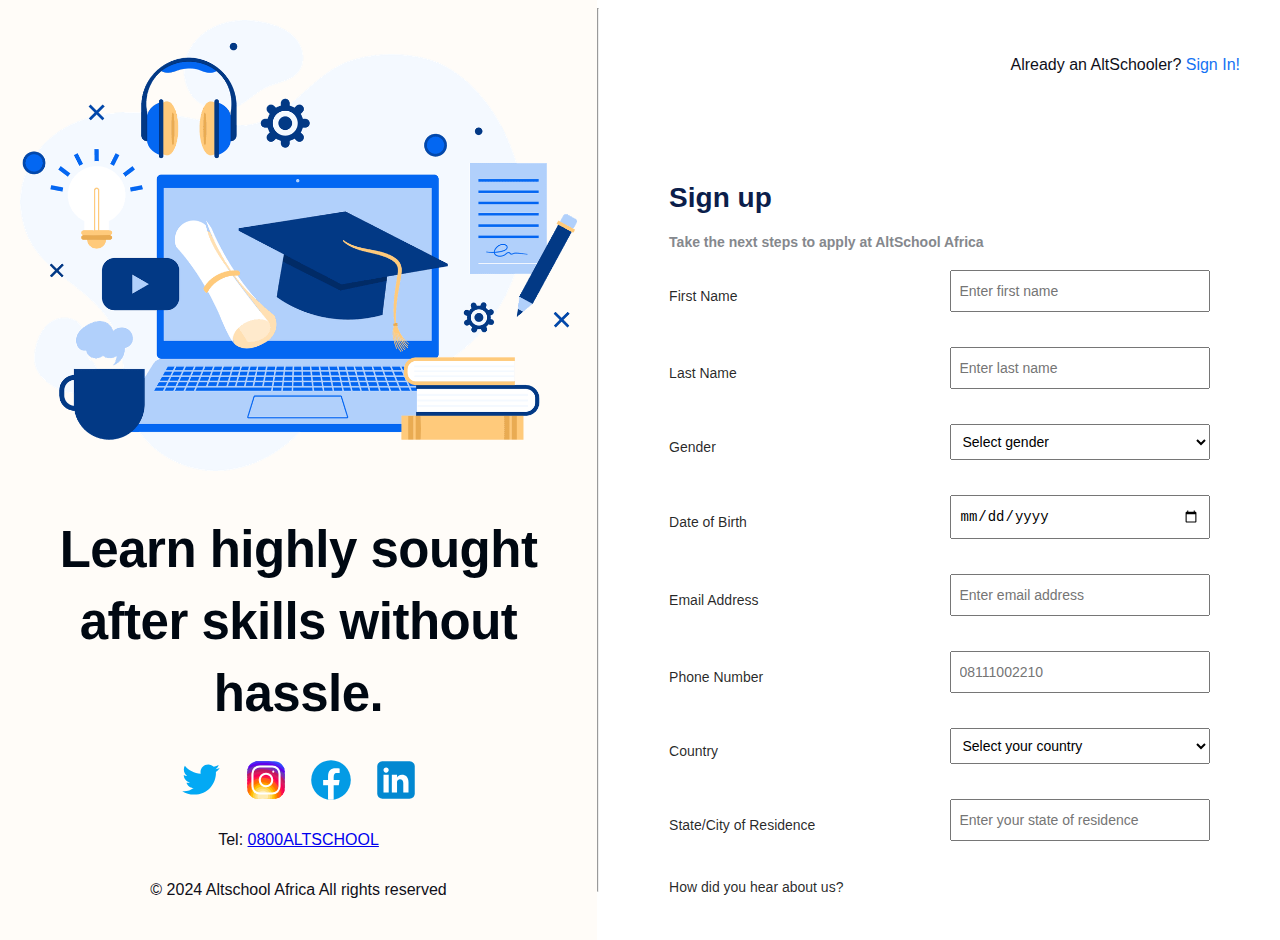
==== form.html @ 98cb9ce1 "My Assignment" ====
<!DOCTYPE html>
<html lang="en">
<head>
    <meta charset="UTF-8">
    <meta name="viewport" content="width=device-width, initial-scale=1.0">
    <title>Alt School Application Form</title>
    <link rel="stylesheet" href="style.css">
</head>
<body>
    <!-- <header> 
   !--     <nav>
            <ul>
              <li><a href="index.html">Home</a></li>
              <li><a href="form.html">Register</a></li>
            </ul>
          </nav> 
          
          
          
    </header> -->

    <main>
        <section id="image-side">
            <article>
                <img src="./Media/Images/image1.png" alt=""  width="400px">

                <h2>Learn highly sought
                    after skills without
                    hassle.</h2>
<footer>
            <section class="social-icons"> 
                <svg xmlns="http://www.w3.org/2000/svg" x="0px" y="0px" width="50" height="50" viewBox="0 0 48 48">
                <path fill="#03A9F4" d="M42,12.429c-1.323,0.586-2.746,0.977-4.247,1.162c1.526-0.906,2.7-2.351,3.251-4.058c-1.428,0.837-3.01,1.452-4.693,1.776C34.967,9.884,33.05,9,30.926,9c-4.08,0-7.387,3.278-7.387,7.32c0,0.572,0.067,1.129,0.193,1.67c-6.138-0.308-11.582-3.226-15.224-7.654c-0.64,1.082-1,2.349-1,3.686c0,2.541,1.301,4.778,3.285,6.096c-1.211-0.037-2.351-0.374-3.349-0.914c0,0.022,0,0.055,0,0.086c0,3.551,2.547,6.508,5.923,7.181c-0.617,0.169-1.269,0.263-1.941,0.263c-0.477,0-0.942-0.054-1.392-0.135c0.94,2.902,3.667,5.023,6.898,5.086c-2.528,1.96-5.712,3.134-9.174,3.134c-0.598,0-1.183-0.034-1.761-0.104C9.268,36.786,13.152,38,17.321,38c13.585,0,21.017-11.156,21.017-20.834c0-0.317-0.01-0.633-0.025-0.945C39.763,15.197,41.013,13.905,42,12.429"></path>
                </svg>
            <svg xmlns="http://www.w3.org/2000/svg" x="0px" y="0px" width="50" height="50" viewBox="0 0 48 48">
                <path fill="#304ffe" d="M41.67,13.48c-0.4,0.26-0.97,0.5-1.21,0.77c-0.09,0.09-0.14,0.19-0.12,0.29v1.03l-0.3,1.01l-0.3,1l-0.33,1.1 l-0.68,2.25l-0.66,2.22l-0.5,1.67c0,0.26-0.01,0.52-0.03,0.77c-0.07,0.96-0.27,1.88-0.59,2.74c-0.19,0.53-0.42,1.04-0.7,1.52 c-0.1,0.19-0.22,0.38-0.34,0.56c-0.4,0.63-0.88,1.21-1.41,1.72c-0.41,0.41-0.86,0.79-1.35,1.11c0,0,0,0-0.01,0 c-0.08,0.07-0.17,0.13-0.27,0.18c-0.31,0.21-0.64,0.39-0.98,0.55c-0.23,0.12-0.46,0.22-0.7,0.31c-0.05,0.03-0.11,0.05-0.16,0.07 c-0.57,0.27-1.23,0.45-1.89,0.54c-0.04,0.01-0.07,0.01-0.11,0.02c-0.4,0.07-0.79,0.13-1.19,0.16c-0.18,0.02-0.37,0.03-0.55,0.03 l-0.71-0.04l-3.42-0.18c0-0.01-0.01,0-0.01,0l-1.72-0.09c-0.13,0-0.27,0-0.4-0.01c-0.54-0.02-1.06-0.08-1.58-0.19 c-0.01,0-0.01,0-0.01,0c-0.95-0.18-1.86-0.5-2.71-0.93c-0.47-0.24-0.93-0.51-1.36-0.82c-0.18-0.13-0.35-0.27-0.52-0.42 c-0.48-0.4-0.91-0.83-1.31-1.27c-0.06-0.06-0.11-0.12-0.16-0.18c-0.06-0.06-0.12-0.13-0.17-0.19c-0.38-0.48-0.7-0.97-0.96-1.49 c-0.24-0.46-0.43-0.95-0.58-1.49c-0.06-0.19-0.11-0.37-0.15-0.57c-0.01-0.01-0.02-0.03-0.02-0.05c-0.1-0.41-0.19-0.84-0.24-1.27 c-0.06-0.33-0.09-0.66-0.09-1c-0.02-0.13-0.02-0.27-0.02-0.4l1.91-2.95l1.87-2.88l0.85-1.31l0.77-1.18l0.26-0.41v-1.03 c0.02-0.23,0.03-0.47,0.02-0.69c-0.01-0.7-0.15-1.38-0.38-2.03c-0.22-0.69-0.53-1.34-0.85-1.94c-0.38-0.69-0.78-1.31-1.11-1.87 C14,7.4,13.66,6.73,13.75,6.26C14.47,6.09,15.23,6,16,6h16c4.18,0,7.78,2.6,9.27,6.26C41.43,12.65,41.57,13.06,41.67,13.48z"></path><path fill="#4928f4" d="M42,16v0.27l-1.38,0.8l-0.88,0.51l-0.97,0.56l-1.94,1.13l-1.9,1.1l-1.94,1.12l-0.77,0.45 c0,0.48-0.12,0.92-0.34,1.32c-0.31,0.58-0.83,1.06-1.49,1.47c-0.67,0.41-1.49,0.74-2.41,0.98c0,0,0-0.01-0.01,0 c-3.56,0.92-8.42,0.5-10.78-1.26c-0.66-0.49-1.12-1.09-1.32-1.78c-0.06-0.23-0.09-0.48-0.09-0.73v-7.19 c0.01-0.15-0.09-0.3-0.27-0.45c-0.54-0.43-1.81-0.84-3.23-1.25c-1.11-0.31-2.3-0.62-3.3-0.92c-0.79-0.24-1.46-0.48-1.86-0.71 c0.18-0.35,0.39-0.7,0.61-1.03c1.4-2.05,3.54-3.56,6.02-4.13C14.47,6.09,15.23,6,16,6h10.8c5.37,0.94,10.32,3.13,14.47,6.26 c0.16,0.39,0.3,0.8,0.4,1.22c0.18,0.66,0.29,1.34,0.32,2.05C42,15.68,42,15.84,42,16z"></path><path fill="#6200ea" d="M42,16v4.41l-0.22,0.68l-0.75,2.33l-0.78,2.4l-0.41,1.28l-0.38,1.19l-0.37,1.13l-0.36,1.12l-0.19,0.59 l-0.25,0.78c0,0.76-0.02,1.43-0.07,2c-0.01,0.06-0.02,0.12-0.02,0.18c-0.06,0.53-0.14,0.98-0.27,1.36 c-0.01,0.06-0.03,0.12-0.05,0.17c-0.26,0.72-0.65,1.18-1.23,1.48c-0.14,0.08-0.3,0.14-0.47,0.2c-0.53,0.18-1.2,0.27-2.02,0.32 c-0.6,0.04-1.29,0.05-2.07,0.05H31.4l-1.19-0.05L30,37.61l-2.17-0.09l-2.2-0.09l-7.25-0.3l-1.88-0.08h-0.26 c-0.78-0.01-1.45-0.06-2.03-0.14c-0.84-0.13-1.49-0.35-1.98-0.68c-0.7-0.45-1.11-1.11-1.35-2.03c-0.06-0.22-0.11-0.45-0.14-0.7 c-0.1-0.58-0.15-1.25-0.18-2c0-0.15,0-0.3-0.01-0.46c-0.01-0.01,0-0.01,0-0.01v-0.58c-0.01-0.29-0.01-0.59-0.01-0.9l0.05-1.61 l0.03-1.15l0.04-1.34v-0.19l0.07-2.46l0.07-2.46l0.07-2.31l0.06-2.27l0.02-0.6c0-0.31-1.05-0.49-2.22-0.64 c-0.93-0.12-1.95-0.23-2.56-0.37c0.05-0.23,0.1-0.46,0.16-0.68c0.18-0.72,0.45-1.4,0.79-2.05c0.18-0.35,0.39-0.7,0.61-1.03 c2.16-0.95,4.41-1.69,6.76-2.17c2.06-0.43,4.21-0.66,6.43-0.66c7.36,0,14.16,2.49,19.54,6.69c0.52,0.4,1.03,0.83,1.53,1.28 C42,15.68,42,15.84,42,16z"></path><path fill="#673ab7" d="M42,18.37v4.54l-0.55,1.06l-1.05,2.05l-0.56,1.08l-0.51,0.99l-0.22,0.43c0,0.31,0,0.61-0.02,0.9 c0,0.43-0.02,0.84-0.05,1.22c-0.04,0.45-0.1,0.86-0.16,1.24c-0.15,0.79-0.36,1.47-0.66,2.03c-0.04,0.07-0.08,0.14-0.12,0.2 c-0.11,0.18-0.24,0.35-0.38,0.51c-0.18,0.22-0.38,0.41-0.61,0.57c-0.34,0.26-0.74,0.47-1.2,0.63c-0.57,0.21-1.23,0.35-2.01,0.43 c-0.51,0.05-1.07,0.08-1.68,0.08l-0.42,0.02l-2.08,0.12h-0.01L27.5,36.6l-2.25,0.13l-3.1,0.18l-3.77,0.22l-0.55,0.03 c-0.51,0-0.99-0.03-1.45-0.09c-0.05-0.01-0.09-0.02-0.14-0.02c-0.68-0.11-1.3-0.29-1.86-0.54c-0.68-0.3-1.27-0.7-1.77-1.18 c-0.44-0.43-0.82-0.92-1.13-1.47c-0.07-0.13-0.14-0.25-0.2-0.39c-0.3-0.59-0.54-1.25-0.72-1.97c-0.03-0.12-0.06-0.25-0.08-0.38 c-0.06-0.23-0.11-0.47-0.14-0.72c-0.11-0.64-0.17-1.32-0.2-2.03v-0.01c-0.01-0.29-0.02-0.57-0.02-0.87l-0.49-1.17l-0.07-0.18 L9.5,25.99L8.75,24.2l-0.12-0.29l-0.72-1.73l-0.8-1.93c0,0,0,0-0.01,0L6.29,18.3L6,17.59V16c0-0.63,0.06-1.25,0.17-1.85 c0.05-0.23,0.1-0.46,0.16-0.68c0.85-0.49,1.74-0.94,2.65-1.34c2.08-0.93,4.31-1.62,6.62-2.04c1.72-0.31,3.51-0.48,5.32-0.48 c7.31,0,13.94,2.65,19.12,6.97c0.2,0.16,0.39,0.32,0.58,0.49C41.09,17.48,41.55,17.91,42,18.37z"></path><path fill="#8e24aa" d="M42,21.35v5.14l-0.57,1.19l-1.08,2.25l-0.01,0.03c0,0.43-0.02,0.82-0.05,1.17c-0.1,1.15-0.38,1.88-0.84,2.33 c-0.33,0.34-0.74,0.53-1.25,0.63c-0.03,0.01-0.07,0.01-0.1,0.02c-0.16,0.03-0.33,0.05-0.51,0.05c-0.62,0.06-1.35,0.02-2.19-0.04 c-0.09,0-0.19-0.01-0.29-0.02c-0.61-0.04-1.26-0.08-1.98-0.11c-0.39-0.01-0.8-0.02-1.22-0.02h-0.02l-1.01,0.08h-0.01l-2.27,0.16 l-2.59,0.2l-0.38,0.03l-3.03,0.22l-1.57,0.12l-1.55,0.11c-0.27,0-0.53,0-0.79-0.01c0,0-0.01-0.01-0.01,0 c-1.13-0.02-2.14-0.09-3.04-0.26c-0.83-0.14-1.56-0.36-2.18-0.69c-0.64-0.31-1.17-0.75-1.6-1.31c-0.41-0.55-0.71-1.24-0.9-2.07 c0-0.01,0-0.01,0-0.01c-0.14-0.67-0.22-1.45-0.22-2.33l-0.15-0.27L9.7,26.35l-0.13-0.22L9.5,25.99l-0.93-1.65l-0.46-0.83 l-0.58-1.03l-1-1.79L6,19.75v-3.68c0.88-0.58,1.79-1.09,2.73-1.55c1.14-0.58,2.32-1.07,3.55-1.47c1.34-0.44,2.74-0.79,4.17-1.02 c1.45-0.24,2.94-0.36,4.47-0.36c6.8,0,13.04,2.43,17.85,6.47c0.22,0.17,0.43,0.36,0.64,0.54c0.84,0.75,1.64,1.56,2.37,2.41 C41.86,21.18,41.94,21.26,42,21.35z"></path><path fill="#c2185b" d="M42,24.71v7.23c-0.24-0.14-0.57-0.31-0.98-0.49c-0.22-0.11-0.47-0.22-0.73-0.32 c-0.38-0.17-0.79-0.33-1.25-0.49c-0.1-0.04-0.2-0.07-0.31-0.1c-0.18-0.07-0.37-0.13-0.56-0.19c-0.59-0.18-1.24-0.35-1.92-0.5 c-0.26-0.05-0.53-0.1-0.8-0.14c-0.87-0.15-1.8-0.24-2.77-0.25c-0.08-0.01-0.17-0.01-0.25-0.01l-2.57,0.02l-3.5,0.02h-0.01 l-7.49,0.06c-2.38,0-3.84,0.57-4.72,0.8c0,0-0.01,0-0.01,0.01c-0.93,0.24-1.22,0.09-1.3-1.54c-0.02-0.45-0.03-1.03-0.03-1.74 l-0.56-0.43l-0.98-0.74l-0.6-0.46l-0.12-0.09L8.88,24.1l-0.25-0.19l-0.52-0.4l-0.96-0.72L6,21.91v-3.4 c0.1-0.08,0.19-0.15,0.29-0.21c1.45-1,3-1.85,4.64-2.54c1.46-0.62,3-1.11,4.58-1.46c0.43-0.09,0.87-0.18,1.32-0.24 c1.33-0.23,2.7-0.34,4.09-0.34c6.01,0,11.53,2.09,15.91,5.55c0.66,0.52,1.3,1.07,1.9,1.66c0.82,0.78,1.59,1.61,2.3,2.49 c0.14,0.18,0.28,0.36,0.42,0.55C41.64,24.21,41.82,24.46,42,24.71z"></path><path fill="#d81b60" d="M42,28.72V32c0,0.65-0.06,1.29-0.18,1.91c-0.18,0.92-0.49,1.8-0.91,2.62c-0.22,0.05-0.47,0.05-0.75,0.01 c-0.63-0.11-1.37-0.44-2.17-0.87c-0.04-0.01-0.08-0.03-0.11-0.05c-0.25-0.13-0.51-0.27-0.77-0.43c-0.53-0.29-1.09-0.61-1.65-0.91 c-0.12-0.06-0.24-0.12-0.35-0.18c-0.64-0.33-1.3-0.63-1.96-0.86c0,0,0,0-0.01,0c-0.14-0.05-0.29-0.1-0.44-0.14 c-0.57-0.16-1.15-0.26-1.71-0.26l-1.1-0.32l-4.87-1.41c0,0,0,0-0.01,0l-2.99-0.87h-0.01l-1.3-0.38c-3.76,0-6.07,1.6-7.19,0.99 c-0.44-0.23-0.7-0.81-0.79-1.95c-0.03-0.32-0.04-0.68-0.04-1.1l-1.17-0.57l-0.05-0.02h-0.01l-0.84-0.42L9.7,26.35l-0.07-0.03 l-0.17-0.09L7.5,25.28L6,24.55v-3.43c0.17-0.15,0.35-0.29,0.53-0.43c0.19-0.15,0.38-0.29,0.57-0.44c0.01,0,0.01,0,0.01,0 c1.18-0.85,2.43-1.6,3.76-2.22c1.55-0.74,3.2-1.31,4.91-1.68c0.25-0.06,0.51-0.12,0.77-0.16c1.42-0.27,2.88-0.41,4.37-0.41 c5.27,0,10.11,1.71,14.01,4.59c1.13,0.84,2.18,1.77,3.14,2.78c0.79,0.83,1.52,1.73,2.18,2.67c0.05,0.07,0.1,0.14,0.15,0.2 c0.37,0.54,0.71,1.09,1.03,1.66C41.64,28.02,41.82,28.37,42,28.72z"></path><path fill="#f50057" d="M41.82,33.91c-0.18,0.92-0.49,1.8-0.91,2.62c-0.19,0.37-0.4,0.72-0.63,1.06c-0.14,0.21-0.29,0.41-0.44,0.6 c-0.36-0.14-0.89-0.34-1.54-0.56c0,0,0,0,0-0.01c-0.49-0.17-1.05-0.35-1.65-0.52c-0.17-0.05-0.34-0.1-0.52-0.15 c-0.71-0.19-1.45-0.36-2.17-0.46c-0.6-0.1-1.19-0.16-1.74-0.16l-0.46-0.13h-0.01l-2.42-0.7l-1.49-0.43l-1.66-0.48h-0.01l-0.54-0.15 l-6.53-1.88l-1.88-0.54l-1.4-0.33l-2.28-0.54l-0.28-0.07c0,0,0,0-0.01,0l-2.29-0.53c0-0.01,0-0.01,0-0.01l-0.41-0.09l-0.21-0.05 l-1.67-0.39l-0.19-0.05l-1.42-1.17L6,27.9v-4.08c0.37-0.36,0.75-0.7,1.15-1.03c0.12-0.11,0.25-0.21,0.38-0.31 c0.12-0.1,0.25-0.2,0.38-0.3c0.91-0.69,1.87-1.31,2.89-1.84c1.3-0.7,2.68-1.26,4.13-1.66c0.28-0.09,0.56-0.17,0.85-0.23 c1.64-0.41,3.36-0.62,5.14-0.62c4.47,0,8.63,1.35,12.07,3.66c1.71,1.15,3.25,2.53,4.55,4.1c0.66,0.79,1.26,1.62,1.79,2.5 c0.05,0.07,0.09,0.13,0.13,0.2c0.32,0.53,0.62,1.08,0.89,1.64c0.25,0.5,0.47,1,0.67,1.52C41.34,32.25,41.6,33.07,41.82,33.91z"></path><path fill="#ff1744" d="M40.28,37.59c-0.14,0.21-0.29,0.41-0.44,0.6c-0.44,0.55-0.92,1.05-1.46,1.49c-0.47,0.39-0.97,0.74-1.5,1.04 c-0.2-0.05-0.4-0.11-0.61-0.19c-0.66-0.23-1.35-0.61-1.99-1.01c-0.96-0.61-1.79-1.27-2.16-1.57c-0.14-0.12-0.21-0.18-0.21-0.18 l-1.7-0.15L30,37.6l-2.2-0.19l-2.28-0.2l-3.37-0.3l-5.34-0.47l-0.02-0.01l-1.88-0.91l-1.9-0.92l-1.53-0.74l-0.33-0.16l-0.41-0.2 l-1.42-0.69L7.43,31.9l-0.59-0.29L6,31.35v-4.47c0.47-0.56,0.97-1.09,1.5-1.6c0.34-0.32,0.7-0.64,1.07-0.94 c0.06-0.05,0.12-0.1,0.18-0.14c0.04-0.05,0.09-0.08,0.13-0.1c0.59-0.48,1.21-0.91,1.85-1.3c0.74-0.47,1.52-0.89,2.33-1.24 c0.87-0.39,1.78-0.72,2.72-0.97c1.63-0.46,3.36-0.7,5.14-0.7c4.08,0,7.85,1.24,10.96,3.37c1.99,1.36,3.71,3.08,5.07,5.07 c0.45,0.64,0.85,1.32,1.22,2.02c0.13,0.26,0.26,0.52,0.37,0.78c0.12,0.25,0.23,0.5,0.34,0.75c0.21,0.52,0.4,1.04,0.57,1.58 c0.32,1,0.56,2.02,0.71,3.08C40.21,36.89,40.25,37.24,40.28,37.59z"></path><path fill="#ff5722" d="M38.39,39.42c0,0.08,0,0.17-0.01,0.26c-0.47,0.39-0.97,0.74-1.5,1.04c-0.22,0.12-0.44,0.24-0.67,0.34 c-0.23,0.11-0.46,0.21-0.7,0.3c-0.34-0.18-0.8-0.4-1.29-0.61c-0.69-0.31-1.44-0.59-2.02-0.68c-0.14-0.03-0.27-0.04-0.39-0.04 l-1.64-0.21h-0.02l-2.04-0.27l-2.06-0.27l-0.96-0.12l-7.56-0.98c-0.49,0-1.01-0.03-1.55-0.1c-0.66-0.06-1.35-0.16-2.04-0.3 c-0.68-0.12-1.37-0.28-2.03-0.45c-0.69-0.16-1.37-0.35-2-0.53c-0.73-0.22-1.41-0.43-1.98-0.62c-0.47-0.15-0.87-0.29-1.18-0.4 c-0.18-0.43-0.33-0.88-0.44-1.34C6.1,33.66,6,32.84,6,32v-1.67c0.32-0.53,0.67-1.05,1.06-1.54c0.71-0.94,1.52-1.8,2.4-2.56 c0.03-0.04,0.07-0.07,0.1-0.09l0.01-0.01c0.31-0.28,0.63-0.53,0.97-0.77c0.04-0.04,0.08-0.07,0.12-0.1 c0.16-0.12,0.33-0.24,0.51-0.35c1.43-0.97,3.01-1.73,4.7-2.24c1.6-0.48,3.29-0.73,5.05-0.73c3.49,0,6.75,1.03,9.47,2.79 c2.01,1.29,3.74,2.99,5.06,4.98c0.16,0.23,0.31,0.46,0.46,0.7c0.69,1.17,1.26,2.43,1.68,3.75c0.05,0.15,0.09,0.3,0.13,0.46 c0.08,0.27,0.15,0.55,0.21,0.83c0.02,0.07,0.04,0.14,0.06,0.22c0.14,0.63,0.24,1.29,0.31,1.95c0,0.01,0,0.01,0,0.01 C38.36,38.22,38.39,38.82,38.39,39.42z"></path><path fill="#ff6f00" d="M36.33,39.42c0,0.35-0.02,0.73-0.06,1.11c-0.02,0.18-0.04,0.36-0.06,0.53c-0.23,0.11-0.46,0.21-0.7,0.3 c-0.45,0.17-0.91,0.31-1.38,0.41c-0.32,0.07-0.65,0.13-0.98,0.16h-0.01c-0.31-0.19-0.67-0.42-1.04-0.68 c-0.67-0.47-1.37-1-1.93-1.43c-0.01-0.01-0.01-0.01-0.02-0.02c-0.59-0.45-1.01-0.79-1.01-0.79l-1.06,0.04l-2.04,0.07l-0.95,0.04 l-3.82,0.14l-3.23,0.12c-0.21,0.01-0.46,0.01-0.77,0h-0.01c-0.42-0.01-0.92-0.04-1.47-0.09c-0.64-0.05-1.34-0.11-2.05-0.18 c-0.69-0.08-1.39-0.16-2.06-0.24c-0.74-0.08-1.44-0.17-2.04-0.25c-0.47-0.06-0.88-0.11-1.21-0.15c-0.28-0.32-0.53-0.65-0.77-1.01 c-0.36-0.54-0.67-1.11-0.91-1.72c-0.18-0.43-0.33-0.88-0.44-1.34c0.29-0.89,0.67-1.73,1.12-2.54c0.36-0.66,0.78-1.29,1.24-1.89 c0.45-0.59,0.94-1.14,1.47-1.64v-0.01c0.15-0.15,0.3-0.29,0.45-0.42c0.28-0.26,0.57-0.5,0.87-0.73h0.01 c0.01-0.02,0.02-0.02,0.03-0.03c0.24-0.19,0.49-0.36,0.74-0.53c1.48-1.01,3.15-1.76,4.95-2.2c1.19-0.29,2.44-0.45,3.73-0.45 c2.54,0,4.94,0.61,7.05,1.71h0.01c1.81,0.93,3.41,2.21,4.7,3.75c0.71,0.82,1.32,1.72,1.82,2.67c0.35,0.64,0.65,1.31,0.9,1.99 c0.02,0.06,0.04,0.11,0.06,0.16c0.17,0.5,0.32,1.02,0.45,1.54c0.09,0.37,0.16,0.75,0.22,1.13c0.02,0.12,0.04,0.23,0.05,0.35 C36.28,37.99,36.33,38.7,36.33,39.42z"></path><path fill="#ff9800" d="M34.28,39.42v0.1c0,0.34-0.03,0.77-0.06,1.23c-0.03,0.34-0.06,0.69-0.09,1.02c-0.32,0.07-0.65,0.13-0.98,0.16 h-0.01C32.76,41.98,32.39,42,32,42h-1.75l-0.38-0.11l-1.97-0.6l-2-0.6l-4.63-1.39l-2-0.6c0,0-0.83,0.33-2,0.72h-0.01 c-0.45,0.15-0.94,0.31-1.46,0.47c-0.65,0.19-1.34,0.38-2.02,0.53c-0.7,0.16-1.39,0.28-2.01,0.33c-0.19,0.02-0.38,0.03-0.55,0.03 c-0.56-0.31-1.1-0.68-1.59-1.09c-0.43-0.36-0.83-0.75-1.2-1.18c-0.28-0.32-0.53-0.65-0.77-1.01c0.07-0.45,0.15-0.89,0.27-1.32 c0.3-1.19,0.77-2.33,1.39-3.37c0.34-0.59,0.72-1.16,1.16-1.69c0.01-0.03,0.04-0.06,0.07-0.08c-0.01-0.01,0-0.01,0-0.01 c0.13-0.17,0.27-0.33,0.41-0.48c0-0.01,0-0.01,0-0.01c0.41-0.44,0.83-0.86,1.29-1.25c0.16-0.13,0.31-0.26,0.48-0.39 c0.03-0.03,0.06-0.05,0.1-0.08c2.25-1.72,5.06-2.76,8.09-2.76c3.44,0,6.57,1.29,8.94,3.41c1.14,1.03,2.11,2.26,2.84,3.63 c0.06,0.1,0.12,0.21,0.17,0.32c0.09,0.18,0.18,0.37,0.26,0.57c0.33,0.72,0.59,1.48,0.77,2.26c0.02,0.08,0.04,0.16,0.06,0.24 c0.08,0.37,0.15,0.75,0.2,1.13C34.24,38.21,34.28,38.81,34.28,39.42z"></path><path fill="#ffc107" d="M32.22,39.42c0,0.2-0.01,0.42-0.02,0.65c-0.02,0.37-0.05,0.77-0.1,1.18c-0.02,0.25-0.06,0.5-0.1,0.75h-5.48 l-1.06-0.17l-4.14-0.66l-0.59-0.09l-1.35-0.22c-0.59,0-1.87,0.26-3.22,0.51c-0.71,0.13-1.43,0.27-2.08,0.36 c-0.08,0.01-0.16,0.02-0.23,0.03h-0.01c-0.7-0.15-1.38-0.38-2.02-0.68c-0.2-0.09-0.4-0.19-0.6-0.3c-0.56-0.31-1.1-0.68-1.59-1.09 c-0.01-0.12-0.02-0.22-0.02-0.27c0-0.26,0.01-0.51,0.03-0.76c0.04-0.64,0.13-1.26,0.27-1.86c0.22-0.91,0.54-1.79,0.97-2.6 c0.08-0.17,0.17-0.34,0.27-0.5c0.04-0.08,0.09-0.15,0.13-0.23c0.18-0.29,0.38-0.57,0.58-0.85c0.42-0.55,0.89-1.07,1.39-1.54 c0.01,0,0.01,0,0.01,0c0.04-0.04,0.08-0.08,0.12-0.11c0.05-0.04,0.09-0.09,0.14-0.12c0.2-0.18,0.4-0.34,0.61-0.49 c0-0.01,0.01-0.01,0.01-0.01c1.89-1.41,4.23-2.24,6.78-2.24c1.98,0,3.82,0.5,5.43,1.38h0.01c1.38,0.76,2.58,1.79,3.53,3.03 c0.37,0.48,0.7,0.99,0.98,1.53h0.01c0.05,0.1,0.1,0.2,0.15,0.3c0.3,0.59,0.54,1.21,0.72,1.85h0.01c0.01,0.05,0.03,0.1,0.04,0.15 c0.12,0.43,0.22,0.87,0.29,1.32c0.01,0.09,0.02,0.19,0.03,0.28C32.19,38.43,32.22,38.92,32.22,39.42z"></path><path fill="#ffd54f" d="M30.17,39.31c0,0.16,0,0.33-0.02,0.49v0.01c0,0.01,0,0.01,0,0.01c-0.02,0.72-0.12,1.43-0.28,2.07 c0,0.04-0.01,0.07-0.03,0.11h-4.67l-3.85-0.83l-0.51-0.11l-0.08,0.02l-4.27,0.88L16.27,42H16c-0.64,0-1.27-0.06-1.88-0.18 c-0.09-0.02-0.18-0.04-0.27-0.06h-0.01c-0.7-0.15-1.38-0.38-2.02-0.68c-0.02-0.11-0.04-0.22-0.05-0.33 c-0.07-0.43-0.1-0.88-0.1-1.33c0-0.17,0-0.34,0.01-0.51c0.03-0.54,0.11-1.07,0.23-1.58c0.08-0.38,0.19-0.75,0.32-1.1 c0.11-0.31,0.24-0.61,0.38-0.9c0.12-0.25,0.26-0.49,0.4-0.73c0.14-0.23,0.29-0.45,0.45-0.67c0.4-0.55,0.87-1.06,1.39-1.51 c0.3-0.26,0.63-0.51,0.97-0.73c1.46-0.96,3.21-1.52,5.1-1.52c0.37,0,0.73,0.02,1.08,0.07h0.02c1.07,0.12,2.07,0.42,2.99,0.87 c0.01,0,0.01,0,0.01,0c1.45,0.71,2.68,1.78,3.58,3.1c0.15,0.22,0.3,0.46,0.43,0.7c0.11,0.19,0.21,0.39,0.3,0.59 c0.14,0.31,0.27,0.64,0.38,0.97h0.01c0.11,0.37,0.21,0.74,0.28,1.13v0.01C30.11,38.16,30.17,38.73,30.17,39.31z"></path><path fill="#ffe082" d="M28.11,39.52v0.03c0,0.59-0.07,1.17-0.21,1.74c-0.05,0.24-0.12,0.48-0.21,0.71h-4.48l-2.29-0.63L18.63,42H16 c-0.64,0-1.27-0.06-1.88-0.18c-0.02-0.03-0.03-0.06-0.04-0.09c-0.14-0.43-0.25-0.86-0.3-1.31c-0.04-0.29-0.06-0.59-0.06-0.9 c0-0.12,0-0.25,0.02-0.37c0.01-0.47,0.08-0.93,0.2-1.37c0.06-0.3,0.15-0.59,0.27-0.87c0.04-0.14,0.1-0.27,0.17-0.4 c0.15-0.34,0.33-0.67,0.53-0.99c0.22-0.32,0.46-0.62,0.73-0.9c0.32-0.36,0.68-0.69,1.09-0.96c0.7-0.51,1.5-0.89,2.37-1.1 c0.58-0.16,1.19-0.24,1.82-0.24c2,0,3.79,0.8,5.09,2.09c0.05,0.05,0.11,0.11,0.16,0.18h0.01c0.14,0.15,0.27,0.3,0.4,0.47 c0.37,0.47,0.68,0.98,0.92,1.54c0.12,0.26,0.22,0.53,0.3,0.81c0.01,0.04,0.02,0.07,0.03,0.11c0.14,0.49,0.23,1,0.25,1.53 C28.1,39.2,28.11,39.36,28.11,39.52z"></path><path fill="#ffecb3" d="M26.06,39.52c0,0.41-0.05,0.8-0.16,1.17c-0.1,0.4-0.25,0.78-0.44,1.14c-0.03,0.06-0.1,0.17-0.1,0.17h-8.88 c-0.01-0.01-0.02-0.03-0.02-0.04c-0.12-0.19-0.22-0.38-0.3-0.59c-0.2-0.46-0.32-0.96-0.36-1.48c-0.02-0.12-0.02-0.25-0.02-0.37 c0-0.06,0-0.13,0.01-0.19c0.01-0.44,0.07-0.86,0.19-1.25c0.1-0.36,0.23-0.69,0.4-1.01c0,0,0.01-0.01,0.01-0.02 c0.12-0.21,0.25-0.42,0.4-0.62c0.49-0.66,1.14-1.2,1.89-1.55c0.01,0,0.01,0,0.01,0c0.24-0.12,0.49-0.22,0.75-0.29c0,0,0,0,0.01,0 c0.46-0.14,0.96-0.21,1.47-0.21c0.59,0,1.16,0.09,1.68,0.28c0.19,0.05,0.37,0.13,0.55,0.22c0,0,0,0,0.01,0 c0.86,0.41,1.59,1.05,2.09,1.85c0.1,0.15,0.19,0.31,0.27,0.48c0.04,0.07,0.08,0.15,0.11,0.22c0.23,0.52,0.37,1.09,0.41,1.69 c0.01,0.05,0.01,0.1,0.01,0.16C26.06,39.36,26.06,39.44,26.06,39.52z"></path><g><path fill="none" stroke="#fff" stroke-linecap="round" stroke-linejoin="round" stroke-miterlimit="10" stroke-width="2" d="M30,11H18c-3.9,0-7,3.1-7,7v12c0,3.9,3.1,7,7,7h12c3.9,0,7-3.1,7-7V18C37,14.1,33.9,11,30,11z"></path><circle cx="31" cy="16" r="1" fill="#fff"></circle></g><g><circle cx="24" cy="24" r="6" fill="none" stroke="#fff" stroke-linecap="round" stroke-linejoin="round" stroke-miterlimit="10" stroke-width="2"></circle></g>
                </svg>
            <svg xmlns="http://www.w3.org/2000/svg" x="0px" y="0px" width="50" height="50" viewBox="0 0 48 48">
                    <path fill="#039be5" d="M24 5A19 19 0 1 0 24 43A19 19 0 1 0 24 5Z"></path><path fill="#fff" d="M26.572,29.036h4.917l0.772-4.995h-5.69v-2.73c0-2.075,0.678-3.915,2.619-3.915h3.119v-4.359c-0.548-0.074-1.707-0.236-3.897-0.236c-4.573,0-7.254,2.415-7.254,7.917v3.323h-4.701v4.995h4.701v13.729C22.089,42.905,23.032,43,24,43c0.875,0,1.729-0.08,2.572-0.194V29.036z"></path>
                    </svg>
                    <svg xmlns="http://www.w3.org/2000/svg" x="0px" y="0px" width="50" height="50" viewBox="0 0 48 48">
                        <path fill="#0288D1" d="M42,37c0,2.762-2.238,5-5,5H11c-2.761,0-5-2.238-5-5V11c0-2.762,2.239-5,5-5h26c2.762,0,5,2.238,5,5V37z"></path><path fill="#FFF" d="M12 19H17V36H12zM14.485 17h-.028C12.965 17 12 15.888 12 14.499 12 13.08 12.995 12 14.514 12c1.521 0 2.458 1.08 2.486 2.499C17 15.887 16.035 17 14.485 17zM36 36h-5v-9.099c0-2.198-1.225-3.698-3.192-3.698-1.501 0-2.313 1.012-2.707 1.99C24.957 25.543 25 26.511 25 27v9h-5V19h5v2.616C25.721 20.5 26.85 19 29.738 19c3.578 0 6.261 2.25 6.261 7.274L36 36 36 36z"></path>
                        </svg> 
                                </section>
            
                        <p>Tel: <a href="tel:+0800">0800ALTSCHOOL</a></p>

            <p>&copy; 2024 Altschool Africa All rights reserved</p> </footer>
            </article>
        </section>

        <hr> 

       <section id="form-side">
     <article>
        <p>Already an AltSchooler? <a href="#">Sign In!</a></p> 

    <section class="form-itself">
        <label for="form">
           <h2> <strong>Sign up</strong> </h2> 
            <h4>Take the next steps to apply at AltSchool Africa</h4>

        </label> 
        <form action="get" id="form">
     <section class="name-input">
          <label for="FirstName">First Name</label>
      <input type="text" id="FirstName" placeholder="Enter first name" required>

      <label for="LastName">Last Name</label>
      <input type="text" id="LastName" placeholder="Enter last name" required>
     </section>
   
    <section class="gender-birth">
      <label for="Gender">Gender</label>
      <select name="Gender" id="Gender" required>
        <option value="">Select gender</option>
        <option value="">male</option>
        <option value="">female</option>
      </select>

      <label for="Dateofbirth">Date of Birth</label>
      <input type="date" id="Dateofbirth" required>
       </section>

       <section class="email-phone">

      <label for="email">Email Address</label>
      <input type="email" id="email" placeholder="Enter email address" required>
    

      <label for="phone">Phone Number</label>
      <input type="tel" id="phone" placeholder="08111002210" required>
    </section>


    <section class="country-state">
      <label for="country">Country</label>
      <select name="country" id="country" required>
        <option value="">Select your country</option>
        <option value="">Nigeria</option>
        <option value="">Ghana</option>
        <option value="">Rwanda</option>
      </select>

      <label for="state">State/City of Residence</label>
      <input type="text" id="state" placeholder="Enter your state of residence" required>
       </section>

      <label for="channel">How did you hear about us?</label>
      <select name="channel" id="channel" required>
        <option value="">Select channel</option>
        <option value="">Twitter</option>
        <option value="">Linkedin</option>
        <option value="">Facebook</option>
        <option value="">Instagram</option>
      </select>


    <section class="pass-word">
      <label for="password">Password</label>
      <input type="password" id="password" placeholder="Enter password" required>
    

      <label for="password_again">Confirm Password</label>
      <input type="password" id="password_again" placeholder="Enter password again" required> </section>
      <br>
      <br>

<h5>By clicking continue, I agree to  <a href="#">Terms of Use</a> and acknowledge that I
    have read the <a href="#"> Privacy Policy.</a>
</h5>

    <button> <span>Submit</span> <svg xmlns="http://www.w3.org/2000/svg" width="24" height="24" fill="none"><path fill="#fff" d="M21 12.2a1.044 1.044 0 0 1-.063.333.749.749 0 0 1-.072.108c-.023.05-.05.098-.081.144l-5.4 6.3a.9.9 0 0 1-1.368-1.17l4.131-4.815H3.9a.9.9 0 0 1 0-1.8h14.247l-4.131-4.815a.9.9 0 1 1 1.368-1.17l5.4 6.3c.03.046.058.094.081.144.027.034.051.07.072.108.039.107.06.22.063.333Z"></path></svg> </button>
        </form>   
    
             </section> 
       </article>
    </section> 
    </main>
</body>
</html>
---- style.css ----
body{
    color: rgb(15, 15, 25);
    margin: 0px;
    padding: 0px;
    font-family: AlmarenaDisplayRegular, sans-serif;
    font-size: 16px;
    overflow-x: hidden;
    scroll-behavior: smooth;
}

main{
    width: 100%;
    display: flex;
    height: 100vh;
}

#image-side{
    background: #fffcf8;
    padding-top: 67px;
    width: 45%;
    height: 100vh;
   padding: 20px;
}

#image-side img{
    width: 100%;
    object-fit: contain;
    height: 100%;
    vertical-align: middle;
    border-style: none
}

#image-side h2{
    font-family: AlmarenaDisplayBold, sans-serif;
    color: #000812;
    font-size: 3.1875rem;
    line-height: 72px;
    text-align: center;
    margin-bottom: 25px;
    letter-spacing: -.51px;
}

#image-side footer{
    margin-bottom: 5rem;
    display: flex;
    align-items: center;
    flex-direction: column;
}

.social-icons{
    display: flex;
    gap: 15px;
    align-items: center;
    margin-bottom: 10px;
}


#form-side{
    width: 55%;
    height: 100vh;
    overflow-y: auto;
}

#form-side article{
    width: 100%;
    min-height: 90vh;
    box-sizing: border-box;
    border-radius: 4px;
    padding: 40px;
    display: block;
    unicode-bidi: isolate;
}

#form-side a, .form-itself a{
    color: #1572f3;
    text-decoration: none;
    box-sizing: border-box;
    font-family: AlmarenaDisplayRegular, sans-serif;
    font-size: 16px; 
}

#form-side p{
    text-align: right;
    font-family: AlmarenaBold, sans-serif;
}

.form-itself{
    display: block;
    unicode-bidi: isolate;
    width: 90%;
    padding: 70px 30px;
    margin-top: 0;
}

.form-itself h2{
    display: block;
    font-size: 1.75rem;
    font-family: AlmarenaDisplayBold, sans-serif;
    color: rgb(11, 30, 75);
    line-height: 30px;
    margin-bottom: 10px;
}
.form-itself h4{
    font-family: EuclidLight, sans-serif;
    color: rgb(133, 136, 141);
    line-height: 20px;
    display: block;
    margin-top: 0;
    margin-block-start: 1.33em;
    margin-block-end: 1.33em;
    margin-inline-start: 0px;
    margin-inline-end: 0px;
    box-sizing: border-box;
}

label {
    box-sizing: border-box;
    margin: 0 0 5px 0; 
    padding: 0;
    color: rgba(0, 0, 0, .85);
    font-size: 14px;
    font-variant: tabular-nums;
    line-height: 1.5715;
    list-style: none;
    font-feature-settings: "tnum";
    display: block; 
}

input, select {
    box-sizing: border-box;
    width: 100%; 
    padding: 8px; 
    font-size: 14px;
    line-height: 1.5715;
    margin-bottom: 15px; 
}

section {
    margin-bottom: 20px;
}

.name-input,
.gender-birth,
.email-phone,
.country-state,
.pass-word {
    display: grid;
    grid-template-columns: repeat(2, 1fr); 
    gap: 20px; 
    align-items: center;
    box-sizing: border-box;
}


.form-itself h5{
    font-size: 1rem;
    font-family: EuclidLight, sans-serif;
    color: rgb(133, 136, 141);
    line-height: 20px;
    margin-bottom: 25px;
}

button{
    width: 100%;
    padding: 16px 0px;
    background: rgb(106, 111, 245);
    color: rgb(255, 255, 255);
    font-family: EuclidRegular, sans-serif;
    display: flex;
    gap: 10px;
    border: none;
    border-radius: 6px;
    -webkit-box-align: center;
    align-items: center;
    -webkit-box-pack: center;
    justify-content: center;
    cursor: pointer;
    transition: 0.3s ease-in-out;
}
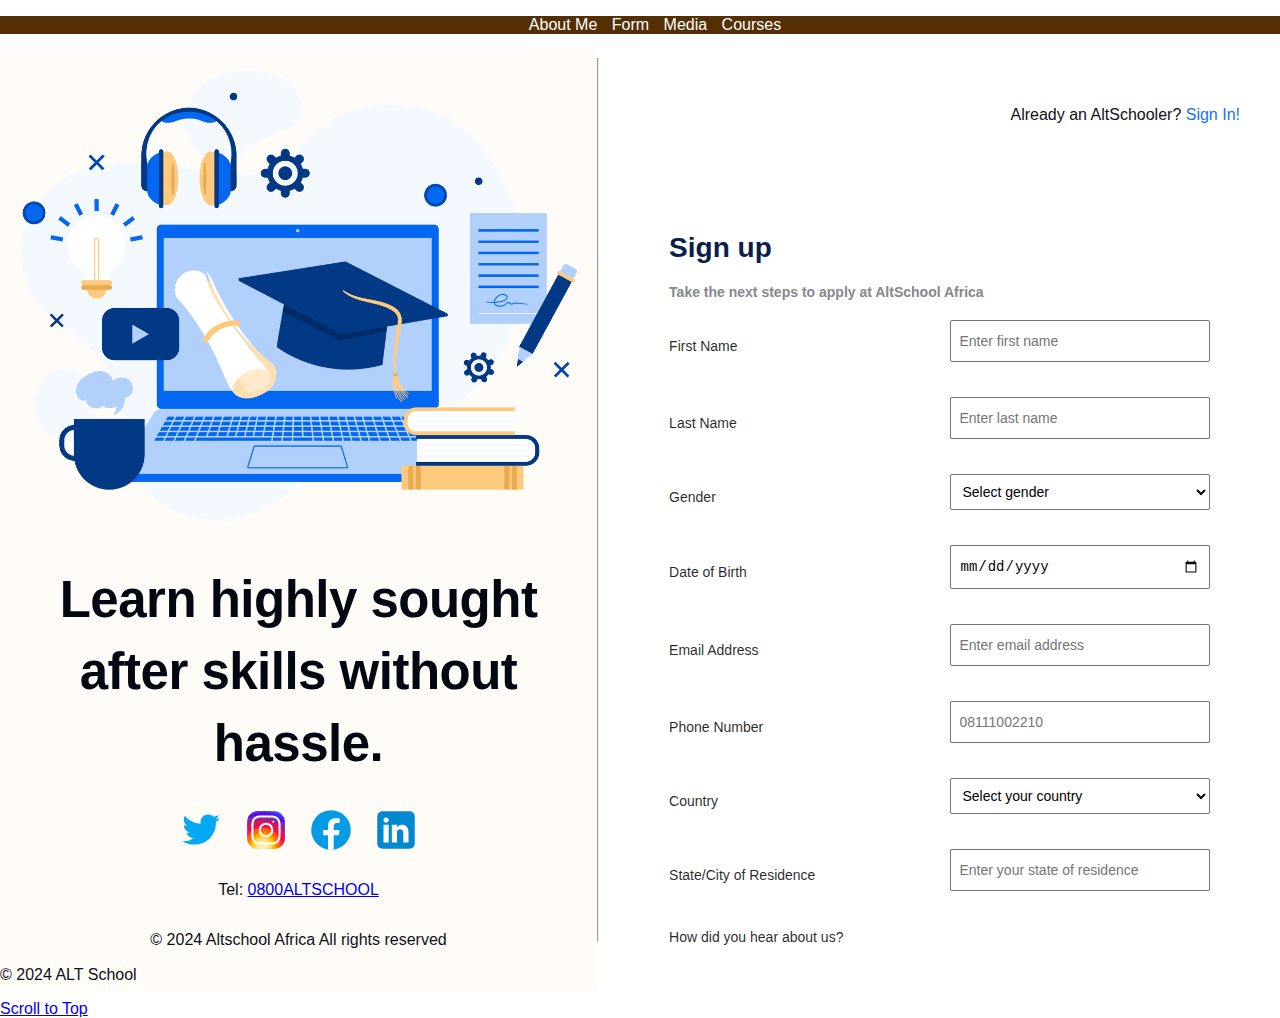
==== commit b4e49058: "Altschool Project" ====
--- a/form.html
+++ b/form.html
@@ -5,6 +5,16 @@
     <meta name="viewport" content="width=device-width, initial-scale=1.0">
     <title>Alt School Application Form</title>
     <link rel="stylesheet" href="style.css">
+    <header>
+      <nav>
+          <ul style="list-style-type: none; padding: 5; text-align: center; background-color: #552f04; margin: 5;">
+              <li style="display: inline; margin-right: 10px;"><a href="index.html" style="color: white; text-decoration: none;">About Me</a></li>
+              <li style="display: inline; margin-right: 10px;"><a href="form.html" style="color: white; text-decoration: none;">Form</a></li>
+              <li style="display: inline; margin-right: 10px;"><a href="media.html" style="color: white; text-decoration: none;">Media</a></li>
+              <li style="display: inline; margin-right: 10px;"><a href="table.html" style="color: white; text-decoration: none;">Courses</a></li>
+          </ul>
+      </nav>
+  </header>
 </head>
 <body>
     <!-- <header> 
@@ -137,5 +147,15 @@
        </article>
     </section> 
     </main>
+  </div>
+</div>
+
+<footer>
+    <p>&copy; 2024 ALT School</p>
+    <li style="display: inline; margin-right: 10px;"><a href="#top">Scroll to Top</a></li>
+</footer>
+
+</body>
+</html>
 </body>
 </html>--- a/style.css
+++ b/style.css
@@ -177,3 +177,13 @@
     cursor: pointer;
     transition: 0.3s ease-in-out;
 }
+</div>
+</div>
+
+<footer>
+    <p>&copy; 2024 ALT School</p>
+    <li style="display: inline; margin-right: 10px;"><a href="#top">Scroll to Top</a></li>
+</footer>
+
+</body>
+</html>